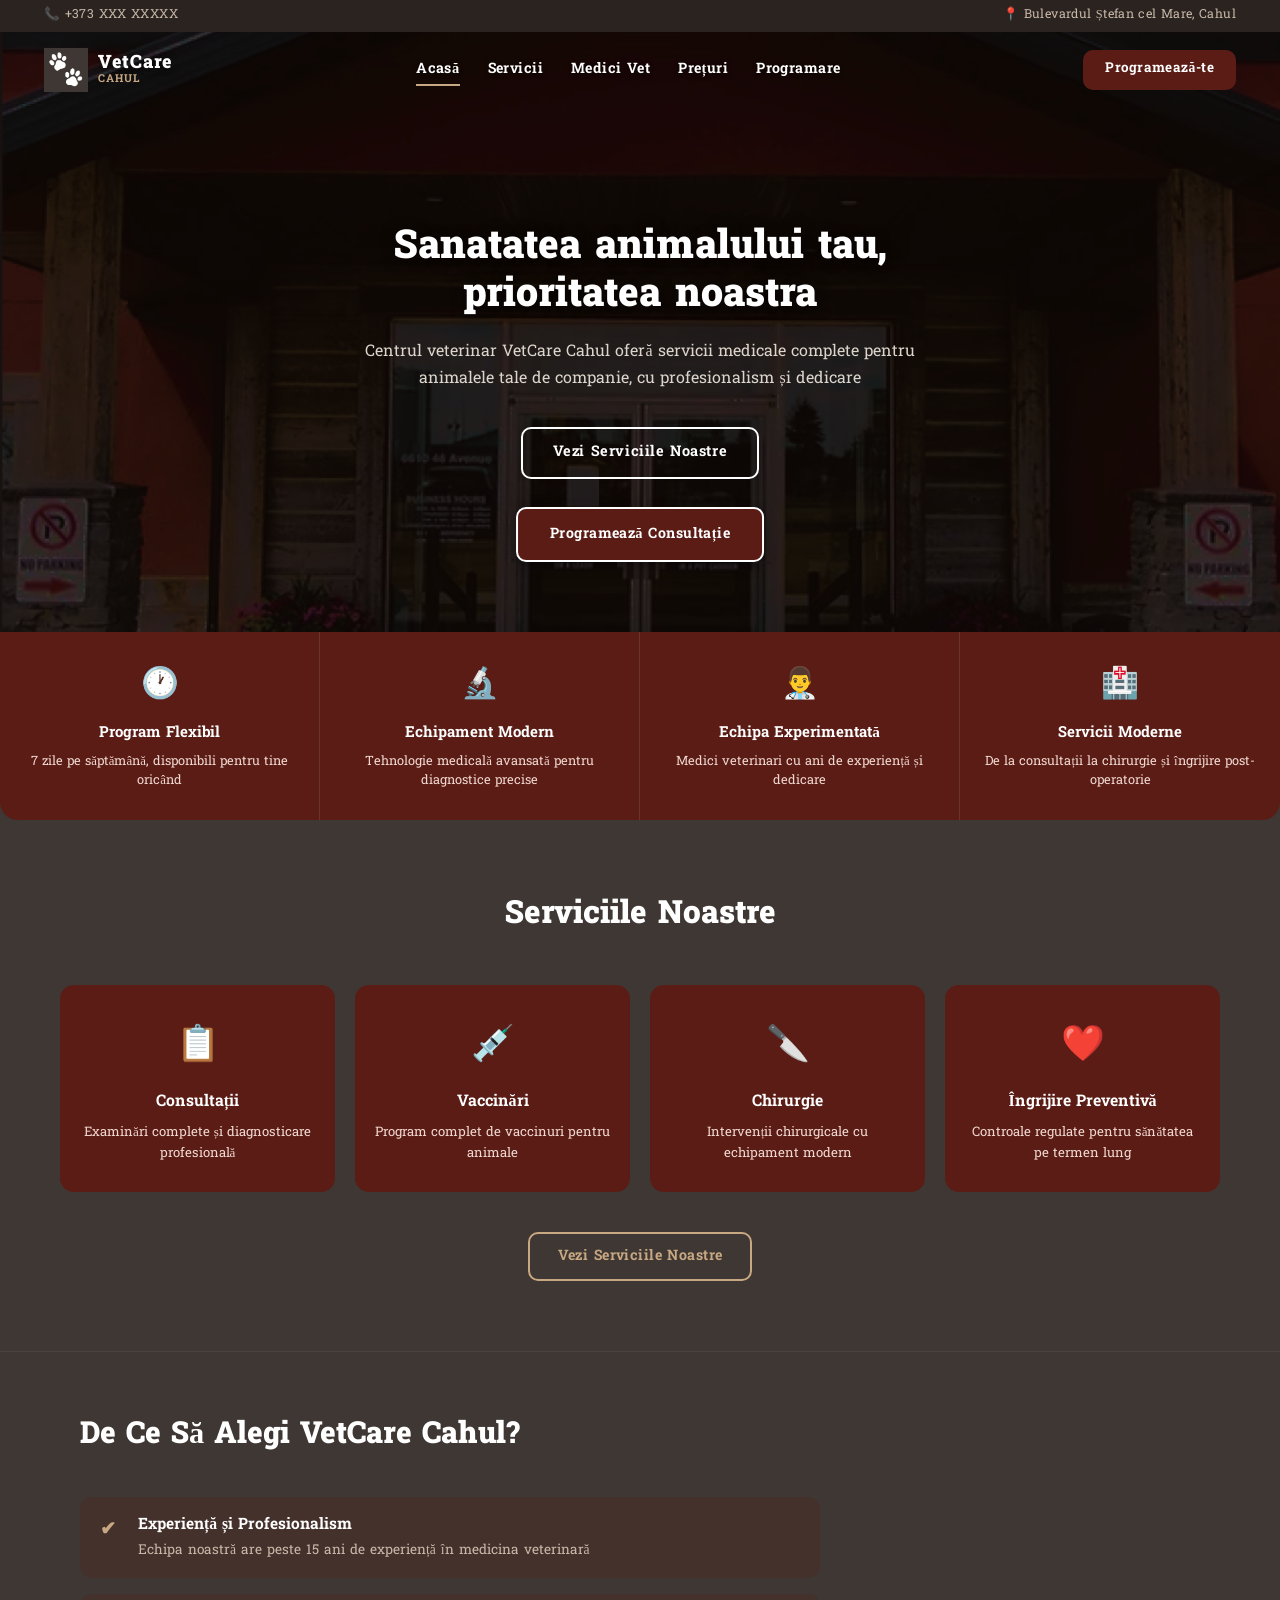
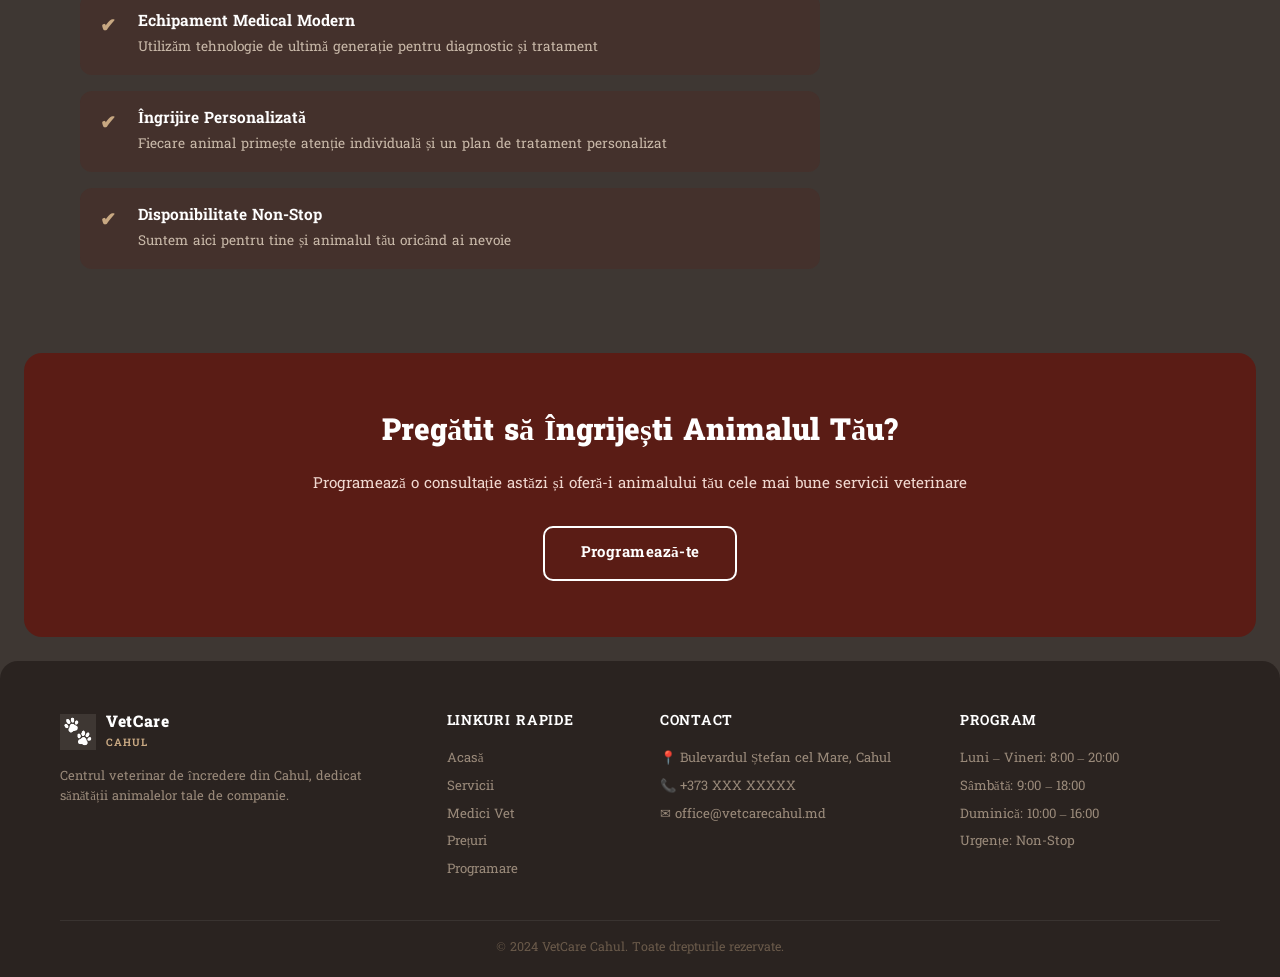
==== index.html @ 142212e8 "Add files via upload" ====
<!DOCTYPE html>
<html lang="ro">
<head>
  <meta charset="UTF-8" />
  <meta name="viewport" content="width=device-width, initial-scale=1.0" />
  <title>VetCare Cahul</title>
  <link rel="stylesheet" href="stil.css" />
  <link href="https://fonts.googleapis.com/css2?family=Hanuman:wght@400;700;900&display=swap" rel="stylesheet" />
</head>
<body>
 

  <div class="topbar">
    <span>📞 +373 XXX XXXXX</span>
    <span>📍 Bulevardul Ștefan cel Mare, Cahul</span>
  </div>
  <nav class="navbar">
    <div class="nav-logo">
      <img src="Imagini/Logo thread & trend.png" alt="VetCare Cahul" class="logo-img" />
      <div class="logo-text">
        <span class="logo-name">VetCare</span>
        <span class="logo-sub">Cahul</span>
      </div>
    </div>
    <ul class="nav-links">
      <li><a href="index.html" class="active">Acasă</a></li>
      <li><a href="Pagini/servicii.html">Servicii</a></li>
      <li><a href="Pagini/medici.html">Medici Vet</a></li>
      <li><a href="Pagini/preturi.html">Prețuri</a></li>
      <li><a href="Pagini/programare.html">Programare</a></li>
    </ul>
    <a href="Pagini/programare.html" class="btn-nav">Programează-te</a>
  </nav>
 
  
  <section class="hero" id="acasa">
    <div class="hero-overlay"></div>
    <div class="hero-content">
      <h1>Sanatatea animalului tau,<br />prioritatea noastra</h1>
      <p>Centrul veterinar VetCare Cahul oferă servicii medicale complete pentru<br />animalele tale de companie, cu profesionalism și dedicare</p>
      <a href="Pagini/servicii.html" class="btn-ghost">Vezi Serviciile Noastre</a>
    </div>
    <div class="hero-corner-btn">
      <a href="Pagini/programare.html" class="btn-appointment">Programează Consultație</a>
    </div>
  </section>
 
  
  <section class="features">
    <div class="feature-card">
      <div class="feature-icon">🕐</div>
      <h3>Program Flexibil</h3>
      <p>7 zile pe săptămână, disponibili pentru tine oricând</p>
    </div>
    <div class="feature-card">
      <div class="feature-icon">🔬</div>
      <h3>Echipament Modern</h3>
      <p>Tehnologie medicală avansată pentru diagnostice precise</p>
    </div>
    <div class="feature-card">
      <div class="feature-icon">👨‍⚕️</div>
      <h3>Echipa Experimentată</h3>
      <p>Medici veterinari cu ani de experiență și dedicare</p>
    </div>
    <div class="feature-card">
      <div class="feature-icon">🏥</div>
      <h3>Servicii Moderne</h3>
      <p>De la consultații la chirurgie și îngrijire post-operatorie</p>
    </div>
  </section>
 
  
  <section class="services" id="servicii-sec">
    <h2>Serviciile Noastre</h2>
    <div class="services-grid">
      <div class="service-card">
        <div class="service-icon">📋</div>
        <h3>Consultații</h3>
        <p>Examinări complete și diagnosticare profesională</p>
      </div>
      <div class="service-card">
        <div class="service-icon">💉</div>
        <h3>Vaccinări</h3>
        <p>Program complet de vaccinuri pentru animale</p>
      </div>
      <div class="service-card">
        <div class="service-icon">🔪</div>
        <h3>Chirurgie</h3>
        <p>Intervenții chirurgicale cu echipament modern</p>
      </div>
      <div class="service-card">
        <div class="service-icon">❤️</div>
        <h3>Îngrijire Preventivă</h3>
        <p>Controale regulate pentru sănătatea pe termen lung</p>
      </div>
    </div>
    <div class="services-cta">
      <a href="Pagini/servicii.html" class="btn-outline">Vezi Serviciile Noastre</a>
    </div>
  </section>
 

  <section class="why-us" id="medici-sec">
    <div class="why-content">
      <h2>De Ce Să Alegi VetCare Cahul?</h2>
      <ul class="why-list">
        <li>
          <span class="check">✔</span>
          <div>
            <strong>Experiență și Profesionalism</strong>
            <p>Echipa noastră are peste 15 ani de experiență în medicina veterinară</p>
          </div>
        </li>
        <li>
          <span class="check">✔</span>
          <div>
            <strong>Echipament Medical Modern</strong>
            <p>Utilizăm tehnologie de ultimă generație pentru diagnostic și tratament</p>
          </div>
        </li>
        <li>
          <span class="check">✔</span>
          <div>
            <strong>Îngrijire Personalizată</strong>
            <p>Fiecare animal primește atenție individuală și un plan de tratament personalizat</p>
          </div>
        </li>
        <li>
          <span class="check">✔</span>
          <div>
            <strong>Disponibilitate Non-Stop</strong>
            <p>Suntem aici pentru tine și animalul tău oricând ai nevoie</p>
          </div>
        </li>
      </ul>
    </div>
  </section>
 
 
  <section class="cta-section" id="programare">
    <div class="cta-box">
      <h2>Pregătit să Îngrijești Animalul Tău?</h2>
      <p>Programează o consultație astăzi și oferă-i animalului tău cele mai bune servicii veterinare</p>
      <a href="programare.html" class="btn-cta">Programează-te</a>
    </div>
  </section>
 
 
  <footer class="footer">
    <div class="footer-inner">
      <div class="footer-col footer-brand">
        <div class="footer-logo">
          <img src="Imagini/Logo thread & trend.png" alt="VetCare" class="footer-logo-img" />
          <div>
            <span class="footer-logo-name">VetCare</span>
            <span class="footer-logo-sub">Cahul</span>
          </div>
        </div>
        <p class="footer-desc">Centrul veterinar de încredere din Cahul, dedicat sănătății animalelor tale de companie.</p>
      </div>
      <div class="footer-col">
        <h4>Linkuri Rapide</h4>
        <ul>
          <li><a href="index.html">Acasă</a></li>
          <li><a href="Pagini/servicii.html">Servicii</a></li>
          <li><a href="Pagini/medici.html">Medici Vet</a></li>
          <li><a href="#preturi">Prețuri</a></li>
          <li><a href="programare.html">Programare</a></li>
        </ul>
      </div>
      <div class="footer-col">
        <h4>Contact</h4>
        <ul>
          <li>📍 Bulevardul Ștefan cel Mare, Cahul</li>
          <li>📞 +373 XXX XXXXX</li>
          <li>✉ office@vetcarecahul.md</li>
        </ul>
      </div>
      <div class="footer-col">
        <h4>Program</h4>
        <ul>
          <li>Luni – Vineri: 8:00 – 20:00</li>
          <li>Sâmbătă: 9:00 – 18:00</li>
          <li>Duminică: 10:00 – 16:00</li>
          <li>Urgențe: Non-Stop</li>
        </ul>
      </div>
    </div>
    <div class="footer-bottom">
      <p>© 2024 VetCare Cahul. Toate drepturile rezervate.</p>
    </div>
  </footer>
 
</body>
</html>
---- stil.css ----
*, *::before, *::after {
  box-sizing: border-box;
  margin: 0;
  padding: 0;
}

html { scroll-behavior: smooth; }

body {
  font-family: 'Hanuman', serif;
  background-color: #3E3733;
  color: #f0ece8;
  line-height: 1.6;
}

a { text-decoration: none; color: inherit; }
ul { list-style: none; }

.topbar {
  background-color: #2a2320;
  color: #c8b8a8;
  font-size: 0.78rem;
  display: flex;
  justify-content: space-between;
  align-items: center;
  padding: 6px 44px;
  letter-spacing: 0.03em;
  position: relative;
  z-index: 200;
}

.topbar-center {
  font-family: 'Hanuman', serif;
  font-size: 1rem;
  font-weight: 900;
  color: #fff;
  letter-spacing: 0.15em;
  text-transform: uppercase;
}

.navbar {
  background: transparent;
  display: flex;
  align-items: center;
  justify-content: space-between;
  padding: 16px 44px;
  position: absolute;
  top: 32px;
  left: 0;
  right: 0;
  z-index: 100;
}

.navbar-solid {
  background-color: #3E3733;
  display: flex;
  align-items: center;
  justify-content: space-between;
  padding: 16px 44px;
  position: sticky;
  top: 0;
  z-index: 100;
  border-bottom: 1px solid rgba(255,255,255,0.07);
}

.nav-logo {
  display: flex;
  align-items: center;
  gap: 10px;
}

.logo-img {
  width: 44px;
  height: 44px;
  object-fit: contain;
}

.logo-text {
  display: flex;
  flex-direction: column;
  line-height: 1.1;
}

.logo-name {
  font-family: 'Hanuman', serif;
  font-weight: 900;
  font-size: 1.15rem;
  color: #fff;
  letter-spacing: 0.04em;
  text-shadow: 0 1px 6px rgba(0,0,0,0.5);
}

.logo-sub {
  font-family: 'Hanuman', serif;
  font-size: 0.68rem;
  font-weight: 700;
  color: #c8a882;
  letter-spacing: 0.1em;
  text-transform: uppercase;
}

.nav-links {
  display: flex;
  gap: 28px;
  align-items: center;
}

.nav-links a {
  font-family: 'Hanuman', serif;
  font-size: 0.9rem;
  font-weight: 700;
  color: #fff;
  letter-spacing: 0.03em;
  text-shadow: 0 1px 4px rgba(0,0,0,0.6);
  padding: 4px 0;
  border-bottom: 2px solid transparent;
  transition: border-color 0.2s, color 0.2s;
}

.navbar-solid .nav-links a {
  text-shadow: none;
  color: #d4c8bc;
}

.nav-links a:hover,
.nav-links a.active {
  border-bottom-color: #c8a882;
  color: #fff;
}

.nav-center {
  display: flex;
  gap: 6px;
  align-items: center;
}

.nav-center a {
  font-family: 'Hanuman', serif;
  font-size: 0.88rem;
  font-weight: 700;
  color: #d4c8bc;
  letter-spacing: 0.02em;
  padding: 6px 14px;
  border-radius: 8px;
  border: 1px solid transparent;
  transition: color 0.2s, border-color 0.2s, background-color 0.2s;
}

.navbar .nav-center a {
  color: #fff;
  text-shadow: 0 1px 4px rgba(0,0,0,0.6);
}

.nav-center a:hover {
  color: #fff;
  background-color: rgba(255,255,255,0.08);
}

.nav-center a.active {
  color: #fff;
  border-color: rgba(255,255,255,0.35);
}

.btn-nav {
  background-color: #5A1C15;
  color: #fff;
  font-family: 'Hanuman', serif;
  font-size: 0.85rem;
  font-weight: 700;
  padding: 9px 22px;
  border-radius: 10px;
  letter-spacing: 0.03em;
  transition: background-color 0.2s;
  white-space: nowrap;
}

.btn-nav:hover { background-color: #7a2820; }

.hero {
  position: relative;
  min-height: 600px;
  display: flex;
  flex-direction: column;
  align-items: center;
  justify-content: center;
  text-align: center;
  overflow: hidden;
  background-image: url('Imagini/p1.png');
  background-size: cover;
  background-position: center;
  background-repeat: no-repeat;
  background-color: #1e120e;
  padding: 130px 40px 90px;
}

.hero-overlay {
  position: absolute;
  inset: 0;
  background: rgba(20, 10, 8, 0.62);
  z-index: 0;
}

.hero-content {
  position: relative;
  z-index: 1;
  max-width: 700px;
}

.hero-content h1 {
  font-family: 'Hanuman', serif;
  font-size: 2.5rem;
  font-weight: 900;
  color: #ffffff;
  line-height: 1.2;
  margin-bottom: 18px;
  text-shadow: 0 2px 14px rgba(0,0,0,0.6);
}

.hero-content p {
  font-family: 'Hanuman', serif;
  font-size: 1rem;
  color: #ddd5cb;
  margin-bottom: 34px;
  line-height: 1.7;
}

.btn-ghost {
  display: inline-block;
  background: transparent;
  color: #fff;
  border: 2px solid #fff;
  font-family: 'Hanuman', serif;
  font-weight: 700;
  font-size: 0.92rem;
  padding: 12px 30px;
  border-radius: 10px;
  letter-spacing: 0.04em;
  transition: background 0.2s;
}

.btn-ghost:hover { background: rgba(255,255,255,0.15); }

.hero-corner-btn {
  position: absolute;
  left: 50%;
  bottom: 70px;
  transform: translateX(-50%);
  z-index: 10;
}

.btn-appointment {
  display: inline-block;
  background-color: #5A1C15;
  color: #ffffff;
  font-family: 'Hanuman', serif;
  font-size: 0.9rem;
  font-weight: 700;
  padding: 14px 32px;
  border: 2px solid #ffffff;
  border-radius: 10px;
  letter-spacing: 0.03em;
  box-shadow: 0 4px 12px rgba(0,0,0,0.35);
  transition: background-color 0.25s ease, transform 0.25s ease, box-shadow 0.25s ease;
}

.btn-appointment:hover {
  background-color: #7a2820;
  transform: translateY(-3px);
  box-shadow: 0 6px 16px rgba(0,0,0,0.45);
}

.hero-sub {
  position: relative;
  min-height: 320px;
  display: flex;
  flex-direction: column;
  align-items: center;
  justify-content: center;
  text-align: center;
  overflow: hidden;
  background-size: cover;
  background-position: center;
  padding: 80px 40px 60px;
}

.hero-sub-overlay {
  position: absolute;
  inset: 0;
  background: rgba(20, 10, 8, 0.68);
  z-index: 0;
}

.hero-sub-content {
  position: relative;
  z-index: 1;
  max-width: 700px;
}

.hero-sub-content h1 {
  font-family: 'Hanuman', serif;
  font-size: 2.4rem;
  font-weight: 900;
  color: #fff;
  margin-bottom: 14px;
  text-shadow: 0 2px 10px rgba(0,0,0,0.7);
}

.hero-sub-content p {
  font-size: 1rem;
  color: #ddd5cb;
  line-height: 1.7;
}

.features {
  background-color: #5A1C15;
  display: grid;
  grid-template-columns: repeat(4, 1fr);
  border-radius: 0 0 18px 18px;
  overflow: hidden;
}

.feature-card {
  padding: 30px 22px;
  text-align: center;
  border-right: 1px solid rgba(255,255,255,0.1);
  transition: background-color 0.2s;
}

.feature-card:last-child { border-right: none; }
.feature-card:hover { background-color: rgba(0,0,0,0.1); }

.feature-icon { font-size: 1.9rem; margin-bottom: 10px; }

.feature-card h3 {
  font-family: 'Hanuman', serif;
  font-size: 0.95rem;
  font-weight: 700;
  color: #fff;
  margin-bottom: 7px;
}

.feature-card p { font-size: 0.8rem; color: #f0d8d0; line-height: 1.5; }

.services {
  background-color: #3E3733;
  padding: 70px 60px;
  text-align: center;
}

.services h2 {
  font-family: 'Hanuman', serif;
  font-size: 2rem;
  font-weight: 900;
  color: #fff;
  margin-bottom: 44px;
}

.services-grid {
  display: grid;
  grid-template-columns: repeat(4, 1fr);
  gap: 20px;
  margin-bottom: 40px;
}

.service-card {
  background-color: #5A1C15;
  border-radius: 14px;
  padding: 34px 20px 28px;
  text-align: center;
  transition: transform 0.2s, background-color 0.2s;
}

.service-card:hover { transform: translateY(-4px); background-color: #6e2219; }

.service-icon { font-size: 2.2rem; margin-bottom: 14px; }

.service-card h3 {
  font-family: 'Hanuman', serif;
  font-size: 1rem;
  font-weight: 700;
  color: #fff;
  margin-bottom: 8px;
}

.service-card p { font-size: 0.82rem; color: #f0d8d0; line-height: 1.55; }

.btn-outline {
  display: inline-block;
  border: 2px solid #c8a882;
  color: #c8a882;
  font-family: 'Hanuman', serif;
  font-weight: 700;
  font-size: 0.9rem;
  padding: 11px 28px;
  border-radius: 10px;
  letter-spacing: 0.03em;
  transition: background-color 0.2s, color 0.2s;
}

.btn-outline:hover { background-color: #c8a882; color: #3E3733; }

.why-us {
  background-color: #3E3733;
  padding: 60px 80px;
  border-top: 1px solid rgba(255,255,255,0.06);
}

.why-content h2 {
  font-family: 'Hanuman', serif;
  font-size: 1.9rem;
  font-weight: 900;
  color: #fff;
  margin-bottom: 36px;
}

.why-list {
  display: flex;
  flex-direction: column;
  gap: 16px;
  max-width: 740px;
}

.why-list li {
  display: flex;
  align-items: flex-start;
  gap: 16px;
  background: rgba(90,28,21,0.22);
  border-radius: 12px;
  padding: 16px 20px;
}

.check {
  color: #c8a882;
  font-size: 1.2rem;
  margin-top: 2px;
  font-weight: 900;
  min-width: 22px;
}

.why-list li strong {
  font-family: 'Hanuman', serif;
  font-size: 0.98rem;
  font-weight: 700;
  color: #fff;
  display: block;
  margin-bottom: 3px;
}

.why-list li p { font-size: 0.85rem; color: #c8b8a8; line-height: 1.55; }

.cta-section {
  padding: 24px 24px;
}

.cta-box {
  background-color: #5A1C15;
  border-radius: 18px;
  padding: 56px 40px;
  text-align: center;
  max-width: 100%;
}

.cta-box h2 {
  font-family: 'Hanuman', serif;
  font-size: 1.9rem;
  font-weight: 900;
  color: #fff;
  margin-bottom: 14px;
}

.cta-box p {
  font-size: 0.95rem;
  color: #f0d8d0;
  margin-bottom: 30px;
  line-height: 1.6;
}

.btn-cta {
  display: inline-block;
  background: transparent;
  border: 2px solid #fff;
  color: #fff;
  font-family: 'Hanuman', serif;
  font-weight: 700;
  font-size: 0.95rem;
  padding: 13px 36px;
  border-radius: 10px;
  letter-spacing: 0.03em;
  transition: background 0.2s;
}

.btn-cta:hover { background: rgba(255,255,255,0.15); }

.footer {
  background-color: #2a2320;
  color: #b0a090;
  padding: 50px 60px 0;
  border-radius: 18px 18px 0 0;
  margin-top: 0;
}

.footer-inner {
  display: grid;
  grid-template-columns: 2fr 1fr 1.5fr 1.5fr;
  gap: 40px;
  padding-bottom: 40px;
  border-bottom: 1px solid rgba(255,255,255,0.07);
}

.footer-logo {
  display: flex;
  align-items: center;
  gap: 10px;
  margin-bottom: 14px;
}

.footer-logo-img { width: 36px; height: 36px; object-fit: contain; }

.footer-logo-name {
  font-family: 'Hanuman', serif;
  font-weight: 900;
  font-size: 1rem;
  color: #fff;
  display: block;
  letter-spacing: 0.04em;
}

.footer-logo-sub {
  font-family: 'Hanuman', serif;
  font-size: 0.65rem;
  font-weight: 700;
  color: #c8a882;
  letter-spacing: 0.1em;
  text-transform: uppercase;
  display: block;
}

.footer-desc { font-size: 0.8rem; color: #9a8a7a; line-height: 1.6; }

.footer-col h4 {
  font-family: 'Hanuman', serif;
  font-size: 0.88rem;
  font-weight: 700;
  color: #fff;
  margin-bottom: 16px;
  letter-spacing: 0.05em;
  text-transform: uppercase;
}

.footer-col ul { display: flex; flex-direction: column; gap: 8px; }

.footer-col ul li,
.footer-col ul li a {
  font-size: 0.82rem;
  color: #9a8a7a;
  transition: color 0.2s;
  line-height: 1.5;
}

.footer-col ul li a:hover { color: #c8a882; }

.footer-bottom {
  text-align: center;
  padding: 18px 0;
  font-size: 0.78rem;
  color: #6a5a4a;
}

.servicii-page {
  background-color: #3E3733;
  padding: 0 0 40px;
}

.servicii-page-intro {
  position: relative;
  min-height: 400px;
  display: flex;
  flex-direction: column;
  align-items: center;
  justify-content: center;
  text-align: center;
  overflow: hidden;
  background-image: url('Imagini/Rectangle 1.png'); 
  background-size: cover;
  background-position: center;
  background-repeat: no-repeat;
  background-color: #1e120e;
  padding: 140px 40px 60px;
  margin-bottom: 50px;
}

.servicii-page-intro::before {
  content: '';
  position: absolute;
  inset: 0;
  background: rgba(20, 10, 8, 0.65);
  z-index: 1;
}

.servicii-page-intro h2,
.servicii-page-intro p {
  position: relative;
  z-index: 2;
}

.servicii-page-intro h2 {
  font-family: 'Hanuman', serif;
  font-size: 2.5rem;
  font-weight: 900;
  color: #fff;
  margin-bottom: 14px;
  text-shadow: 0 2px 14px rgba(0,0,0,0.6);
}

.servicii-page-intro p {
  font-size: 1rem;
  color: #c8b8a8;
  line-height: 1.7;
  max-width: 720px;
}

.servicii-badges {
  display: flex;
  justify-content: center;
  gap: 14px;
  margin-bottom: 50px;
  flex-wrap: wrap;
}

.badge {
  display: inline-flex;
  align-items: center;
  gap: 8px;
  background-color: rgba(90,28,21,0.3);
  border: 1px solid rgba(200,168,130,0.3);
  color: #c8a882;
  font-family: 'Hanuman', serif;
  font-size: 0.85rem;
  font-weight: 700;
  padding: 8px 18px;
  border-radius: 30px;
}

.servicii-tabs {
  display: flex;
  justify-content: center;
  gap: 8px;
  margin-bottom: 40px;
  flex-wrap: wrap;
}

.tab-btn {
  background: rgba(255,255,255,0.07);
  color: #c8b8a8;
  border: none;
  padding: 8px 20px;
  border-radius: 8px;
  font-family: 'Hanuman', serif;
  font-size: 0.85rem;
  font-weight: 700;
  cursor: pointer;
  transition: background 0.2s, color 0.2s;
}

.tab-btn:hover,
.tab-btn.active { background: #5A1C15; color: #fff; }

.servicii-grid {
  display: grid;
  grid-template-columns: repeat(3, 1fr);
  gap: 20px;
  margin-bottom: 50px;
  padding: 0 60px;
}

.servicii-card {
  background-color: #5A1C15;
  border-radius: 16px;
  padding: 30px 24px;
  transition: transform 0.2s, background-color 0.2s;
}

.servicii-card:hover { transform: translateY(-3px); background-color: #6e2219; }

.servicii-card-icon { font-size: 2rem; margin-bottom: 12px; }

.servicii-card h3 {
  font-family: 'Hanuman', serif;
  font-size: 1.05rem;
  font-weight: 700;
  color: #fff;
  margin-bottom: 10px;
}

.servicii-card ul { list-style: none; }

.servicii-card ul li {
  font-size: 0.82rem;
  color: #f0d8d0;
  padding: 3px 0;
  padding-left: 14px;
  position: relative;
  line-height: 1.5;
}

.servicii-card ul li::before {
  content: '•';
  position: absolute;
  left: 0;
  color: #c8a882;
}

.urgenta-banner {
  background-color: #5A1C15;
  border-radius: 18px;
  padding: 48px 40px;
  text-align: center;
  margin: 0 60px 24px;
}

.urgenta-banner h2 {
  font-family: 'Hanuman', serif;
  font-size: 1.8rem;
  font-weight: 900;
  color: #fff;
  margin-bottom: 12px;
}

.urgenta-banner p {
  font-size: 0.95rem;
  color: #f0d8d0;
  margin-bottom: 16px;
  line-height: 1.6;
}

.urgenta-banner .phone {
  font-family: 'Hanuman', serif;
  font-size: 1.3rem;
  font-weight: 900;
  color: #c8a882;
}

.medici-page {
  background-color: #3E3733;
  padding: 60px 60px 40px;
}

.hero-medici {
  position: relative;
  min-height: 600px;
  background-image: url('Imagini/p2.jpg');
  background-size: cover;
  background-position: center;
  background-repeat: no-repeat;
  background-color: #1e120e;
  display: flex;
  align-items: center;
  justify-content: center;
  text-align: center;
  overflow: hidden;
}

.hero-medici-overlay {
  position: absolute;
  inset: 0;
  background: rgba(20, 10, 8, 0.62);
  z-index: 1;
}

.hero-medici-content {
  position: relative;
  z-index: 2;
  max-width: 700px;
  padding: 0 20px;
}

.hero-medici-content h1 {
  font-family: 'Hanuman', serif;
  font-size: 2.5rem;
  font-weight: 900;
  color: #fff;
  margin-bottom: 15px;
}

.hero-medici-content p {
  color: #ddd5cb;
  font-size: 1rem;
  line-height: 1.7;
}

.medici-list {
  display: flex;
  flex-direction: column;
  gap: 24px;
  margin-bottom: 50px;
}

.medic-card {
  display: grid;
  grid-template-columns: 280px 1fr;
  background-color: #2e2824;
  border-radius: 18px;
  overflow: hidden;
  transition: transform 0.2s;
}

.medic-card:hover { transform: translateY(-2px); }

.medic-photo {
  width: 100%;
  height: 320px;
  object-fit: cover;
  object-position: top center;
  display: block;
}

.medic-info {
  padding: 32px 36px;
}

.medic-info h3 {
  font-family: 'Hanuman', serif;
  font-size: 1.3rem;
  font-weight: 900;
  color: #fff;
  margin-bottom: 4px;
}

.medic-title {
  font-family: 'Hanuman', serif;
  font-size: 0.88rem;
  font-weight: 700;
  color: #c8a882;
  margin-bottom: 14px;
  letter-spacing: 0.04em;
}

.medic-desc {
  font-size: 0.88rem;
  color: #c8b8a8;
  line-height: 1.65;
  margin-bottom: 20px;
}

.medic-details {
  display: grid;
  grid-template-columns: 1fr 1fr;
  gap: 14px;
}

.medic-detail-block h4 {
  font-family: 'Hanuman', serif;
  font-size: 0.8rem;
  font-weight: 700;
  color: #c8a882;
  text-transform: uppercase;
  letter-spacing: 0.05em;
  margin-bottom: 4px;
}

.medic-detail-block p,
.medic-detail-block a {
  font-size: 0.82rem;
  color: #d4c8bc;
  line-height: 1.5;
}

.medic-detail-block a:hover { color: #c8a882; }

.medic-tags {
  display: flex;
  flex-wrap: wrap;
  gap: 6px;
  margin-top: 4px;
}

.medic-tag {
  background: rgba(90,28,21,0.4);
  border: 1px solid rgba(200,168,130,0.25);
  color: #c8a882;
  font-size: 0.75rem;
  font-family: 'Hanuman', serif;
  font-weight: 700;
  padding: 3px 10px;
  border-radius: 20px;
}

.join-banner {
  background-color: #5A1C15;
  border-radius: 18px;
  padding: 50px 40px;
  text-align: center;
  margin-bottom: 24px;
}

.join-banner h2 {
  font-family: 'Hanuman', serif;
  font-size: 1.8rem;
  font-weight: 900;
  color: #fff;
  margin-bottom: 16px;
}

.join-banner p {
  font-size: 0.95rem;
  color: #f0d8d0;
  line-height: 1.7;
  margin-bottom: 6px;
  max-width: 600px;
  margin-left: auto;
  margin-right: auto;
}

.join-banner a.email-link {
  font-family: 'Hanuman', serif;
  font-size: 1.1rem;
  font-weight: 700;
  color: #c8a882;
  display: inline-block;
  margin-top: 10px;
}

.join-banner a.email-link:hover { text-decoration: underline; }

.preturi-page {
  background-color: #3E3733;
  padding: 0 44px 60px;
}

.preturi-hero {
  position: relative;
  min-height: 400px;
  display: flex;
  align-items: center;
  justify-content: center;
  overflow: hidden;
  background-image: url('Imagini/p1.png');
  background-size: cover;
  background-position: center;
  background-repeat: no-repeat;
  background-color: #1e120e;
  margin-left: -44px;
  margin-right: -44px;
  margin-bottom: 48px;
  padding-top: 40px;
}

.preturi-hero::before {
  content: '';
  position: absolute;
  inset: 0;
  background: rgba(20, 10, 8, 0.65);
  z-index: 1;
}

.preturi-title {
  position: relative;
  z-index: 2; 
  font-family: 'Hanuman', serif;
  font-size: 2.5rem;
  font-weight: 900;
  color: #fff;
  text-align: center;
  text-shadow: 0 2px 14px rgba(0,0,0,0.6);
}

.pachete-grid {
  display: grid;
  grid-template-columns: repeat(3, 1fr);
  gap: 20px;
  margin-bottom: 48px;
}

.pachet-card {
  background-color: #5A1C15;
  border-radius: 18px;
  padding: 36px 28px;
  text-align: center;
  position: relative;
  transition: transform 0.2s, background-color 0.2s;
}

.pachet-card:hover {
  transform: translateY(-4px);
  background-color: #6e2219;
}

.pachet-badge {
  display: inline-block;
  border: 1px solid rgba(255,255,255,0.45);
  color: #fff;
  font-family: 'Hanuman', serif;
  font-size: 0.8rem;
  font-weight: 700;
  padding: 6px 18px;
  border-radius: 30px;
  margin-bottom: 24px;
}

.pachet-card h3 {
  font-family: 'Hanuman', serif;
  font-size: 1.15rem;
  font-weight: 900;
  color: #fff;
  margin-bottom: 4px;
}

.pachet-sub {
  font-size: 0.83rem;
  color: #f0d8d0;
  margin-bottom: 18px;
}

.pachet-price {
  font-family: 'Hanuman', serif;
  font-size: 1.5rem;
  font-weight: 900;
  color: #fff;
  margin-bottom: 22px;
}

.pachet-list {
  list-style: none;
  text-align: center;
}

.pachet-list li {
  font-size: 0.85rem;
  font-weight: 700;
  color: #fff;
  padding: 4px 0;
  line-height: 1.5;
}

.price-tables-grid {
  display: grid;
  grid-template-columns: 1fr 1fr;
  gap: 20px;
  margin-bottom: 20px;
}

.price-table-card {
  border: 1px solid rgba(255,255,255,0.35);
  border-radius: 18px;
  padding: 28px 32px;
  background-color: #2e2824;
}

.price-table-full {
  margin-bottom: 20px;
}

.price-table-card h3 {
  font-family: 'Hanuman', serif;
  font-size: 1.15rem;
  font-weight: 900;
  color: #fff;
  margin-bottom: 14px;
}

.price-row {
  display: flex;
  justify-content: space-between;
  font-size: 0.92rem;
  color: #ddd5cb;
  padding: 4px 0;
  line-height: 1.6;
}

.price-row span:first-child { text-align: left; }
.price-row span:last-child { text-align: right; font-variant-numeric: tabular-nums; }

.price-row.price-header {
  font-family: 'Hanuman', serif;
  font-weight: 700;
  color: #c8a882;
  margin-bottom: 4px;
}

@media (max-width: 1024px) {
  .features { grid-template-columns: repeat(2, 1fr); }
  .services-grid { grid-template-columns: repeat(2, 1fr); }
  .servicii-grid { grid-template-columns: repeat(2, 1fr); }
  .footer-inner { grid-template-columns: 1fr 1fr; }
  .medic-card { grid-template-columns: 220px 1fr; }
  .medic-photo { height: 280px; }
  .pachete-grid { grid-template-columns: 1fr; }
  .price-tables-grid { grid-template-columns: 1fr; }
}

@media (max-width: 768px) {
  .topbar { flex-direction: column; gap: 4px; padding: 8px 20px; text-align: center; }

  .navbar {
    padding: 12px 20px;
    position: relative;
    top: 0;
    background: #3E3733;
  }

  .navbar-solid { padding: 12px 20px; }
  .nav-links { display: none; }
  .nav-center { display: none; }

  .hero { padding: 60px 20px 80px; background-size: cover; }
  .hero-content h1 { font-size: 1.7rem; }

  .hero-sub { padding: 60px 20px 40px; background-size: cover; }
  .hero-sub-content h1 { font-size: 1.7rem; }

  .hero-medici { background-size: cover; }
  .hero-medici-content h1 { font-size: 1.7rem; }
  
  .servicii-page-intro { min-height: 320px; padding-top: 80px; background-size: cover; }
  .servicii-page-intro h2 { font-size: 1.7rem; }
  .servicii-grid { padding: 0 20px; }
  .urgenta-banner { margin: 0 20px 24px; }

  .preturi-hero { min-height: 300px; background-size: cover; margin-left: -16px; margin-right: -16px; }
  .preturi-title { font-size: 1.7rem; }

  .features { grid-template-columns: repeat(2, 1fr); border-radius: 0; }
  .feature-card { border-right: none; border-bottom: 1px solid rgba(255,255,255,0.1); }

  .services { padding: 50px 20px; }
  .services-grid { grid-template-columns: 1fr 1fr; }

  .why-us { padding: 50px 24px; }

  .servicii-page { padding: 0 0 30px; }
  .servicii-grid { grid-template-columns: 1fr; }

  .medici-page { padding: 50px 20px 30px; }
  .medic-card { grid-template-columns: 1fr; }
  .medic-photo { height: 260px; width: 100%; }
  .medic-info { padding: 24px 20px; }
  .medic-details { grid-template-columns: 1fr; }

  .preturi-page { padding: 0 16px 40px; }
  .pachet-card, .price-table-card { padding: 24px 20px; }

  .footer { padding: 40px 24px 0; border-radius: 14px 14px 0 0; }
  .footer-inner { grid-template-columns: 1fr; gap: 28px; }
}

@media (max-width: 480px) {
  .features, .services-grid, .servicii-grid { grid-template-columns: 1fr; }
}

.programare-page {
  background-color: #3E3733;
  padding: 60px 60px 40px;
}

.programare-grid {
  display: grid;
  grid-template-columns: 1fr 340px;
  gap: 30px;
  align-items: start;
}

.programare-form-box {
  background-color: #2e2824;
  border-radius: 18px;
  padding: 40px 36px;
}

.programare-form-box h2 {
  font-family: 'Hanuman', serif;
  font-size: 1.5rem;
  font-weight: 900;
  color: #fff;
  margin-bottom: 28px;
}

.form-group {
  margin-bottom: 18px;
}

.form-row {
  display: grid;
  grid-template-columns: 1fr 1fr;
  gap: 16px;
}

.form-group label {
  display: block;
  font-family: 'Hanuman', serif;
  font-size: 0.82rem;
  font-weight: 700;
  color: #c8a882;
  text-transform: uppercase;
  letter-spacing: 0.05em;
  margin-bottom: 7px;
}

.form-group input,
.form-group select,
.form-group textarea {
  width: 100%;
  background-color: #3E3733;
  border: 1px solid rgba(200,168,130,0.25);
  border-radius: 10px;
  padding: 11px 14px;
  color: #f0ece8;
  font-family: 'Hanuman', serif;
  font-size: 0.88rem;
  outline: none;
  transition: border-color 0.2s;
  appearance: none;
}

.form-group input:focus,
.form-group select:focus,
.form-group textarea:focus {
  border-color: #c8a882;
}

.form-group input::placeholder,
.form-group textarea::placeholder {
  color: #6a5a4a;
}

.form-group textarea {
  height: 110px;
  resize: vertical;
}

.btn-submit {
  width: 100%;
  background-color: #5A1C15;
  color: #fff;
  font-family: 'Hanuman', serif;
  font-weight: 700;
  font-size: 1rem;
  padding: 14px;
  border: none;
  border-radius: 10px;
  cursor: pointer;
  margin-top: 6px;
  transition: background-color 0.2s;
  letter-spacing: 0.03em;
}

.btn-submit:hover { background-color: #7a2820; }

.programare-info {
  display: flex;
  flex-direction: column;
  gap: 16px;
}

.info-card {
  background-color: #2e2824;
  border-radius: 14px;
  padding: 22px 20px;
}

.info-card h3 {
  font-family: 'Hanuman', serif;
  font-size: 0.95rem;
  font-weight: 700;
  color: #fff;
  margin-bottom: 8px;
}

.info-card p {
  font-size: 0.85rem;
  color: #c8b8a8;
  line-height: 1.6;
}

.program-list {
  list-style: none;
  display: flex;
  flex-direction: column;
  gap: 6px;
}

.program-list li {
  display: flex;
  justify-content: space-between;
  font-size: 0.82rem;
  color: #c8b8a8;
  padding: 4px 0;
  border-bottom: 1px solid rgba(255,255,255,0.05);
}

.program-list li.urgenta-row {
  color: #c8a882;
  font-weight: 700;
  border-bottom: none;
}

.urgenta-card {
  background-color: rgba(90,28,21,0.4);
  border: 1px solid rgba(90,28,21,0.6);
}

.urgenta-card h3 { color: #ff9080; }
.urgenta-card p { font-size: 0.83rem; color: #f0d8d0; margin-bottom: 14px; }

.btn-urgenta {
  display: inline-block;
  background-color: #5A1C15;
  color: #fff;
  font-family: 'Hanuman', serif;
  font-weight: 700;
  font-size: 0.88rem;
  padding: 10px 20px;
  border-radius: 10px;
  transition: background-color 0.2s;
}

.btn-urgenta:hover { background-color: #7a2820; }

@media (max-width: 900px) {
  .programare-page { padding: 50px 20px 30px; }
  .programare-grid { grid-template-columns: 1fr; }
  .form-row { grid-template-columns: 1fr; }
}
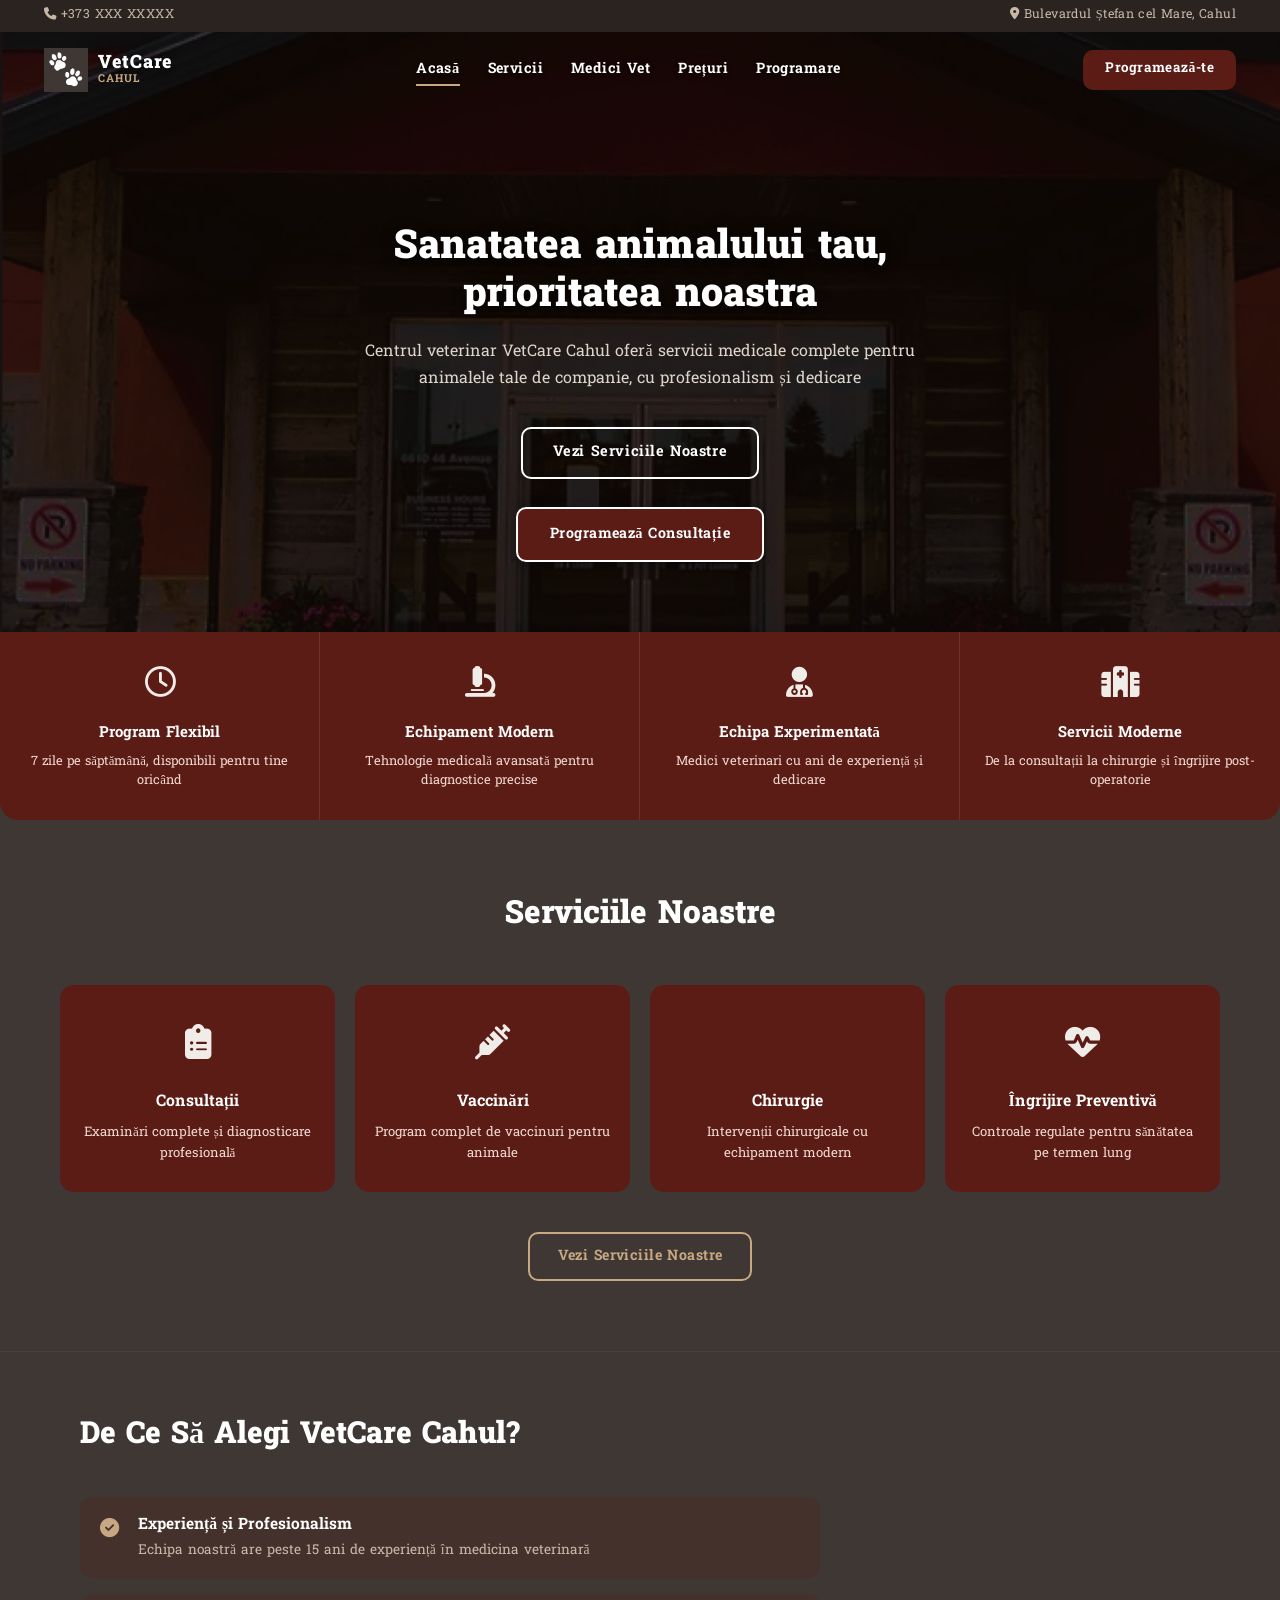
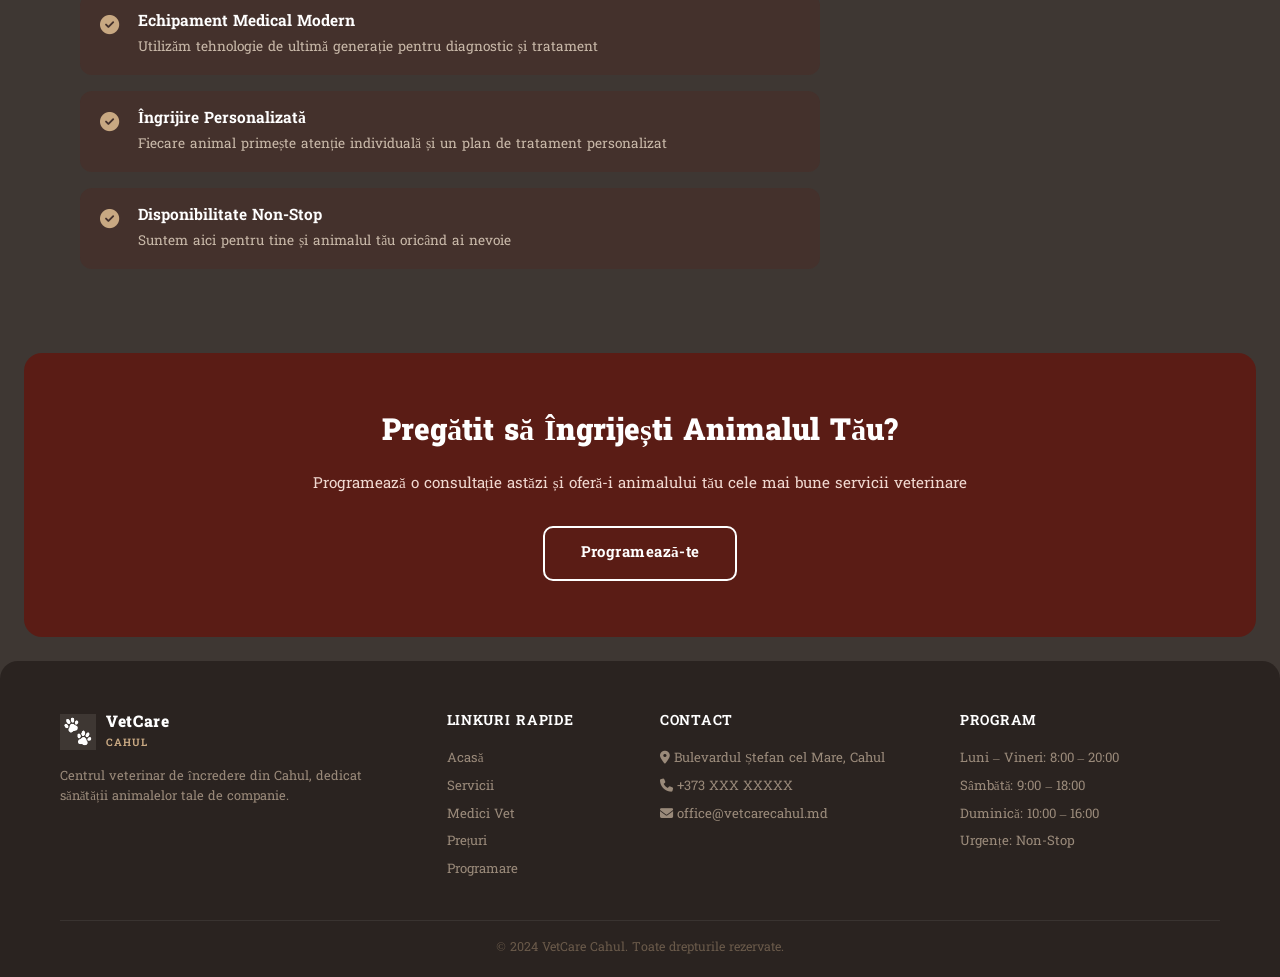
==== commit 9c86d24b: "Add files via upload" ====
--- a/index.html
+++ b/index.html
@@ -6,17 +6,18 @@
   <title>VetCare Cahul</title>
   <link rel="stylesheet" href="stil.css" />
   <link href="https://fonts.googleapis.com/css2?family=Hanuman:wght@400;700;900&display=swap" rel="stylesheet" />
+  <link rel="stylesheet" href="https://cdnjs.cloudflare.com/ajax/libs/font-awesome/6.5.0/css/all.min.css" />
 </head>
 <body>
  
-
+ 
   <div class="topbar">
-    <span>📞 +373 XXX XXXXX</span>
-    <span>📍 Bulevardul Ștefan cel Mare, Cahul</span>
+    <span><i class="fa-solid fa-phone"></i> +373 XXX XXXXX</span>
+    <span><i class="fa-solid fa-location-dot"></i> Bulevardul Ștefan cel Mare, Cahul</span>
   </div>
   <nav class="navbar">
     <div class="nav-logo">
-      <img src="Imagini/Logo thread & trend.png" alt="VetCare Cahul" class="logo-img" />
+      <img src="imagini/Logo thread & trend.png" alt="VetCare Cahul" class="logo-img" />
       <div class="logo-text">
         <span class="logo-name">VetCare</span>
         <span class="logo-sub">Cahul</span>
@@ -24,12 +25,12 @@
     </div>
     <ul class="nav-links">
       <li><a href="index.html" class="active">Acasă</a></li>
-      <li><a href="Pagini/servicii.html">Servicii</a></li>
-      <li><a href="Pagini/medici.html">Medici Vet</a></li>
-      <li><a href="Pagini/preturi.html">Prețuri</a></li>
-      <li><a href="Pagini/programare.html">Programare</a></li>
+      <li><a href="pagini/servicii.html">Servicii</a></li>
+      <li><a href="pagini/medici.html">Medici Vet</a></li>
+      <li><a href="pagini/preturi.html">Prețuri</a></li>
+      <li><a href="pagini/programare.html">Programare</a></li>
     </ul>
-    <a href="Pagini/programare.html" class="btn-nav">Programează-te</a>
+    <a href="pagini/programare.html" class="btn-nav">Programează-te</a>
   </nav>
  
   
@@ -38,32 +39,32 @@
     <div class="hero-content">
       <h1>Sanatatea animalului tau,<br />prioritatea noastra</h1>
       <p>Centrul veterinar VetCare Cahul oferă servicii medicale complete pentru<br />animalele tale de companie, cu profesionalism și dedicare</p>
-      <a href="Pagini/servicii.html" class="btn-ghost">Vezi Serviciile Noastre</a>
+      <a href="pagini/servicii.html" class="btn-ghost">Vezi Serviciile Noastre</a>
     </div>
     <div class="hero-corner-btn">
-      <a href="Pagini/programare.html" class="btn-appointment">Programează Consultație</a>
+      <a href="pagini/programare.html" class="btn-appointment">Programează Consultație</a>
     </div>
   </section>
  
   
   <section class="features">
     <div class="feature-card">
-      <div class="feature-icon">🕐</div>
+      <div class="feature-icon"><i class="fa-regular fa-clock"></i></div>
       <h3>Program Flexibil</h3>
       <p>7 zile pe săptămână, disponibili pentru tine oricând</p>
     </div>
     <div class="feature-card">
-      <div class="feature-icon">🔬</div>
+      <div class="feature-icon"><i class="fa-solid fa-microscope"></i></div>
       <h3>Echipament Modern</h3>
       <p>Tehnologie medicală avansată pentru diagnostice precise</p>
     </div>
     <div class="feature-card">
-      <div class="feature-icon">👨‍⚕️</div>
+      <div class="feature-icon"><i class="fa-solid fa-user-doctor"></i></div>
       <h3>Echipa Experimentată</h3>
       <p>Medici veterinari cu ani de experiență și dedicare</p>
     </div>
     <div class="feature-card">
-      <div class="feature-icon">🏥</div>
+      <div class="feature-icon"><i class="fa-solid fa-hospital"></i></div>
       <h3>Servicii Moderne</h3>
       <p>De la consultații la chirurgie și îngrijire post-operatorie</p>
     </div>
@@ -74,59 +75,59 @@
     <h2>Serviciile Noastre</h2>
     <div class="services-grid">
       <div class="service-card">
-        <div class="service-icon">📋</div>
+        <div class="service-icon"><i class="fa-solid fa-clipboard-list"></i></div>
         <h3>Consultații</h3>
         <p>Examinări complete și diagnosticare profesională</p>
       </div>
       <div class="service-card">
-        <div class="service-icon">💉</div>
+        <div class="service-icon"><i class="fa-solid fa-syringe"></i></div>
         <h3>Vaccinări</h3>
         <p>Program complet de vaccinuri pentru animale</p>
       </div>
       <div class="service-card">
-        <div class="service-icon">🔪</div>
+        <div class="service-icon"><i class="fa-solid fa-scalpel"></i></div>
         <h3>Chirurgie</h3>
         <p>Intervenții chirurgicale cu echipament modern</p>
       </div>
       <div class="service-card">
-        <div class="service-icon">❤️</div>
+        <div class="service-icon"><i class="fa-solid fa-heart-pulse"></i></div>
         <h3>Îngrijire Preventivă</h3>
         <p>Controale regulate pentru sănătatea pe termen lung</p>
       </div>
     </div>
     <div class="services-cta">
-      <a href="Pagini/servicii.html" class="btn-outline">Vezi Serviciile Noastre</a>
+      <a href="pagini/servicii.html" class="btn-outline">Vezi Serviciile Noastre</a>
     </div>
   </section>
  
-
+ 
   <section class="why-us" id="medici-sec">
     <div class="why-content">
       <h2>De Ce Să Alegi VetCare Cahul?</h2>
       <ul class="why-list">
         <li>
-          <span class="check">✔</span>
+          <span class="check"><i class="fa-solid fa-circle-check"></i></span>
           <div>
             <strong>Experiență și Profesionalism</strong>
             <p>Echipa noastră are peste 15 ani de experiență în medicina veterinară</p>
           </div>
         </li>
         <li>
-          <span class="check">✔</span>
+          <span class="check"><i class="fa-solid fa-circle-check"></i></span>
           <div>
             <strong>Echipament Medical Modern</strong>
             <p>Utilizăm tehnologie de ultimă generație pentru diagnostic și tratament</p>
           </div>
         </li>
         <li>
-          <span class="check">✔</span>
+          <span class="check"><i class="fa-solid fa-circle-check"></i></span>
           <div>
             <strong>Îngrijire Personalizată</strong>
             <p>Fiecare animal primește atenție individuală și un plan de tratament personalizat</p>
           </div>
         </li>
         <li>
-          <span class="check">✔</span>
+          <span class="check"><i class="fa-solid fa-circle-check"></i></span>
           <div>
             <strong>Disponibilitate Non-Stop</strong>
             <p>Suntem aici pentru tine și animalul tău oricând ai nevoie</p>
@@ -150,7 +151,7 @@
     <div class="footer-inner">
       <div class="footer-col footer-brand">
         <div class="footer-logo">
-          <img src="Imagini/Logo thread & trend.png" alt="VetCare" class="footer-logo-img" />
+          <img src="imagini/Logo thread & trend.png" alt="VetCare" class="footer-logo-img" />
           <div>
             <span class="footer-logo-name">VetCare</span>
             <span class="footer-logo-sub">Cahul</span>
@@ -162,18 +163,18 @@
         <h4>Linkuri Rapide</h4>
         <ul>
           <li><a href="index.html">Acasă</a></li>
-          <li><a href="Pagini/servicii.html">Servicii</a></li>
-          <li><a href="Pagini/medici.html">Medici Vet</a></li>
-          <li><a href="#preturi">Prețuri</a></li>
-          <li><a href="programare.html">Programare</a></li>
+          <li><a href="pagini/servicii.html">Servicii</a></li>
+          <li><a href="pagini /medici.html">Medici Vet</a></li>
+          <li><a href="pagini/preturi.html">Prețuri</a></li>
+          <li><a href="pagini/programare.html">Programare</a></li>
         </ul>
       </div>
       <div class="footer-col">
         <h4>Contact</h4>
         <ul>
-          <li>📍 Bulevardul Ștefan cel Mare, Cahul</li>
-          <li>📞 +373 XXX XXXXX</li>
-          <li>✉ office@vetcarecahul.md</li>
+          <li><i class="fa-solid fa-location-dot"></i> Bulevardul Ștefan cel Mare, Cahul</li>
+          <li><i class="fa-solid fa-phone"></i> +373 XXX XXXXX</li>
+          <li><i class="fa-solid fa-envelope"></i> office@vetcarecahul.md</li>
         </ul>
       </div>
       <div class="footer-col">
--- a/stil.css
+++ b/stil.css
@@ -185,7 +185,7 @@
   justify-content: center;
   text-align: center;
   overflow: hidden;
-  background-image: url('Imagini/p1.png');
+  background-image: url('imagini/p1.png');
   background-size: cover;
   background-position: center;
   background-repeat: no-repeat;
@@ -580,7 +580,7 @@
   justify-content: center;
   text-align: center;
   overflow: hidden;
-  background-image: url('Imagini/Rectangle 1.png'); 
+  background-image: url('imagini/Rectangle 1.png'); 
   background-size: cover;
   background-position: center;
   background-repeat: no-repeat;
@@ -748,7 +748,7 @@
 .hero-medici {
   position: relative;
   min-height: 600px;
-  background-image: url('Imagini/p2.jpg');
+  background-image: url('imagini/p2.jpg');
   background-size: cover;
   background-position: center;
   background-repeat: no-repeat;
@@ -934,7 +934,7 @@
   align-items: center;
   justify-content: center;
   overflow: hidden;
-  background-image: url('Imagini/p1.png');
+  background-image: url('imagini/p1.png');
   background-size: cover;
   background-position: center;
   background-repeat: no-repeat;
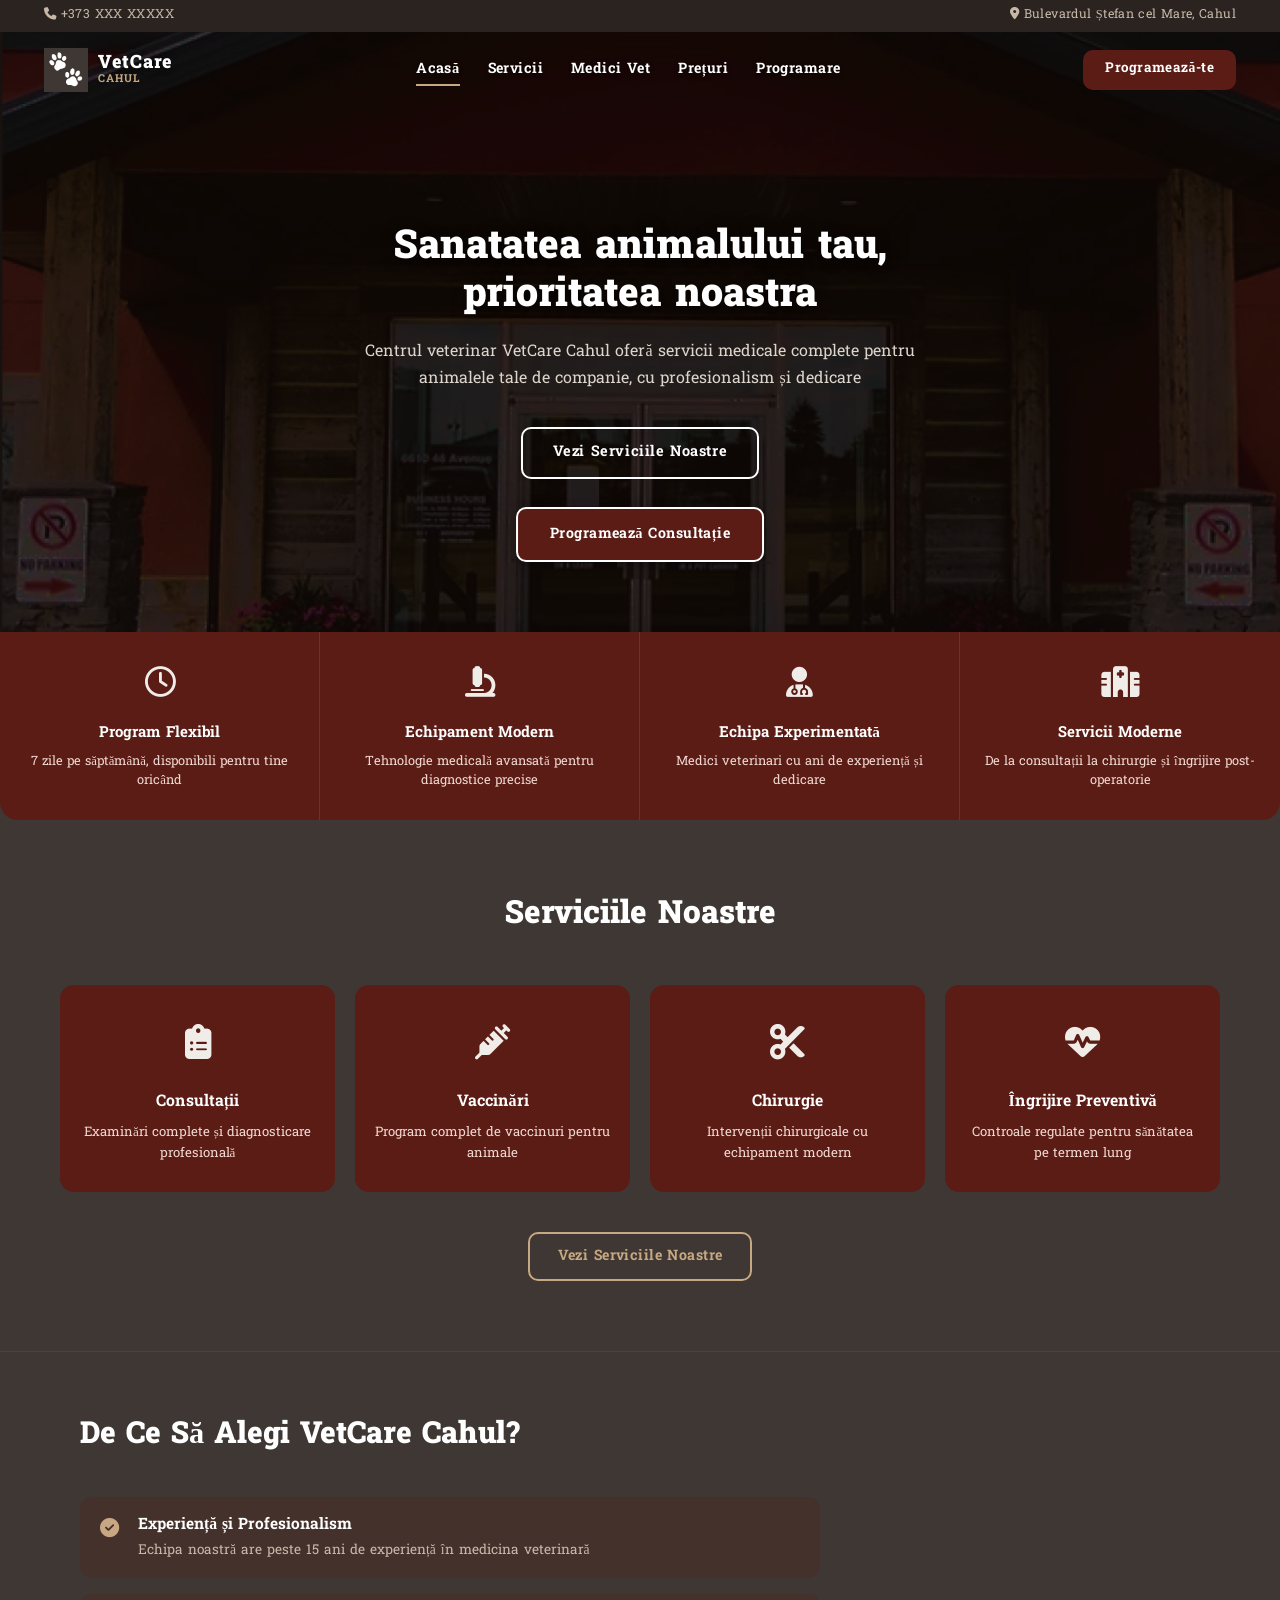
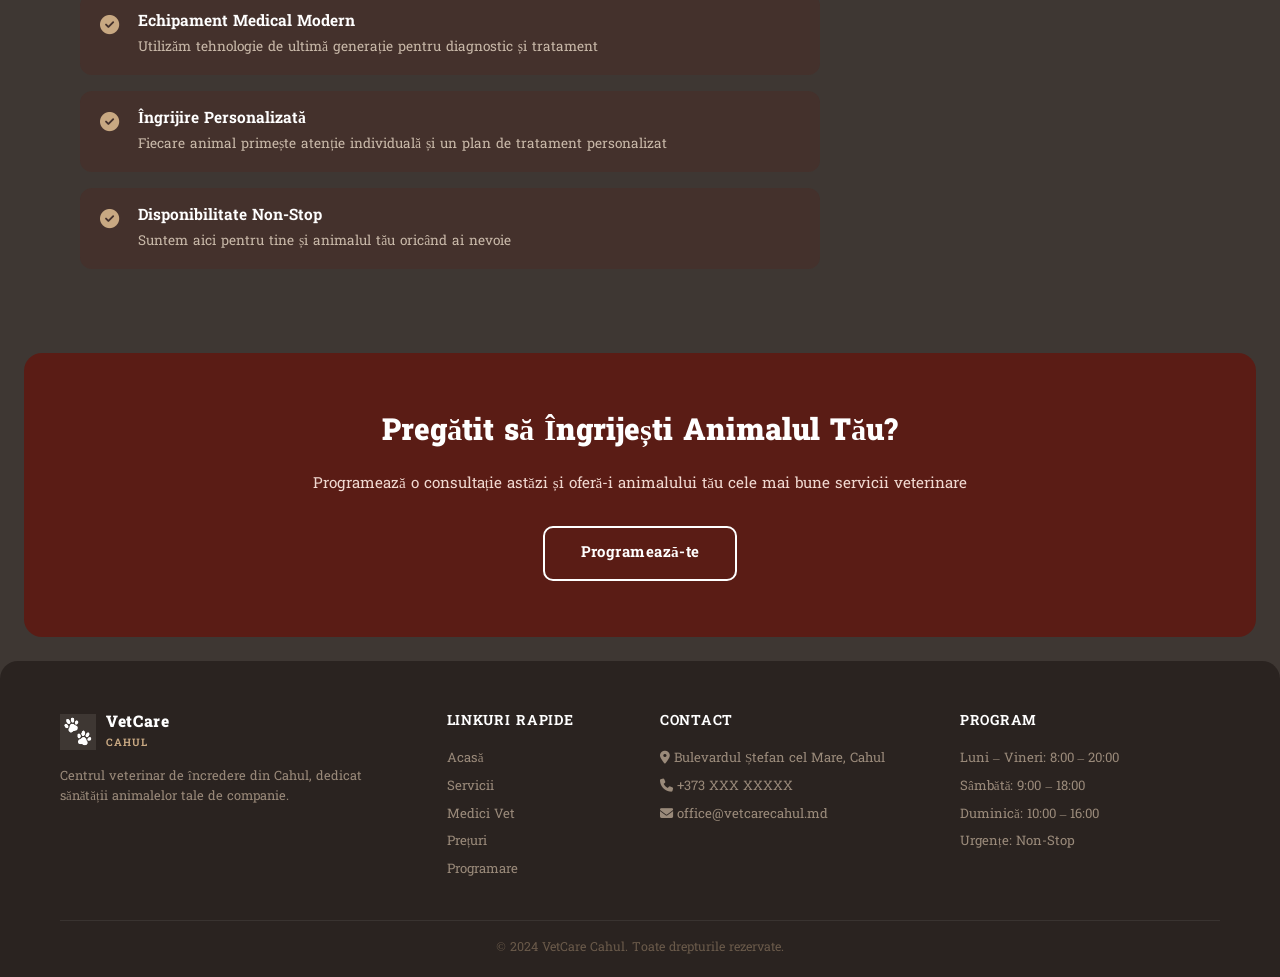
==== commit 1888e64e: "Add files via upload" ====
--- a/index.html
+++ b/index.html
@@ -10,7 +10,7 @@
 </head>
 <body>
  
- 
+
   <div class="topbar">
     <span><i class="fa-solid fa-phone"></i> +373 XXX XXXXX</span>
     <span><i class="fa-solid fa-location-dot"></i> Bulevardul Ștefan cel Mare, Cahul</span>
@@ -85,7 +85,7 @@
         <p>Program complet de vaccinuri pentru animale</p>
       </div>
       <div class="service-card">
-        <div class="service-icon"><i class="fa-solid fa-scalpel"></i></div>
+        <div class="service-icon"><i class="fa-solid fa-scissors"></i></div>
         <h3>Chirurgie</h3>
         <p>Intervenții chirurgicale cu echipament modern</p>
       </div>
@@ -100,7 +100,7 @@
     </div>
   </section>
  
- 
+
   <section class="why-us" id="medici-sec">
     <div class="why-content">
       <h2>De Ce Să Alegi VetCare Cahul?</h2>
